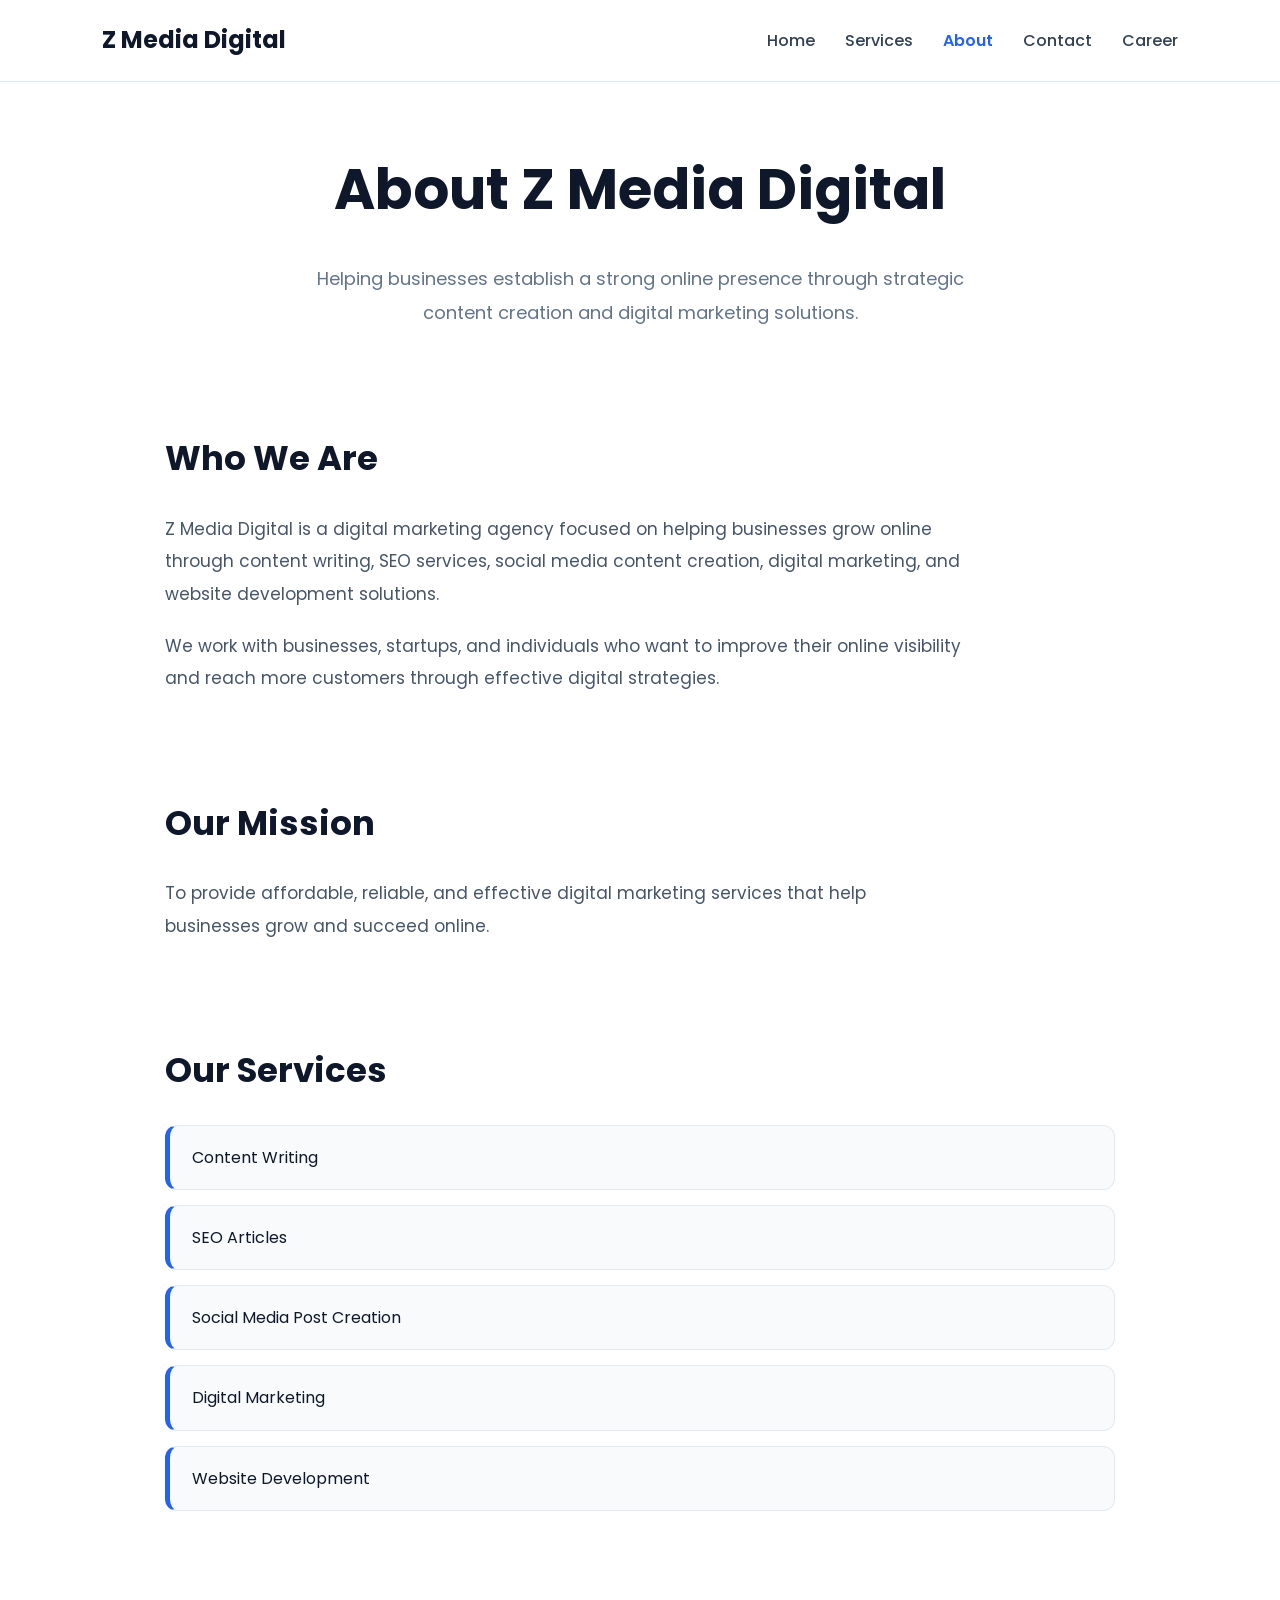
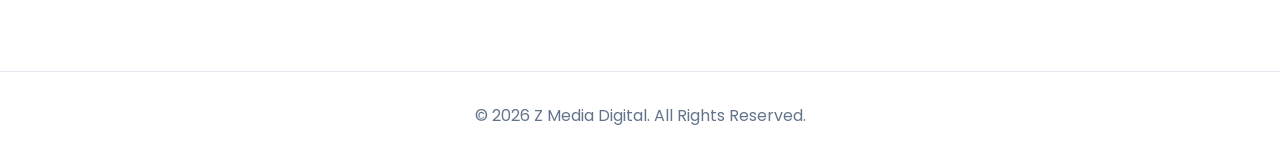
==== about.html @ ee3de6c5 "Add files via upload" ====
<!DOCTYPE html>
<html lang="en">
<head>
    <link rel="icon" type="image/png" href="images/logo.png">
    <meta charset="UTF-8">
    <meta name="viewport" content="width=device-width, initial-scale=1.0">
    <title>About | Z Media Digital</title>

    <link rel="stylesheet" href="css/styles.css">
    <link rel="stylesheet" href="css/about.css">

    <link href="https://fonts.googleapis.com/css2?family=Poppins:wght@300;400;500;600;700&display=swap" rel="stylesheet">
</head>

<body>

<nav>
    <div class="logo">Z Media Digital</div>

    <ul>
        <li><a href="index.html">Home</a></li>
        <li><a href="services.html">Services</a></li>
        <li><a href="about.html" class="active">About</a></li>
        <li><a href="contact.html">Contact</a></li>
        <li><a href="career.html">Career</a></li>
    </ul>
</nav>

<main>

<section class="page-header">

    <h1>About Z Media Digital</h1>

    <p>
        Helping businesses establish a strong online presence through
        strategic content creation and digital marketing solutions.
    </p>

</section>

<section class="about-content">

    <h2>Who We Are</h2>

    <p>
        Z Media Digital is a digital marketing agency focused on helping
        businesses grow online through content writing, SEO services,
        social media content creation, digital marketing, and website
        development solutions.
    </p>

    <p>
        We work with businesses, startups, and individuals who want to
        improve their online visibility and reach more customers through
        effective digital strategies.
    </p>

</section>

<section class="mission">

    <h2>Our Mission</h2>

    <p>
        To provide affordable, reliable, and effective digital marketing
        services that help businesses grow and succeed online.
    </p>

</section>

<section class="about-services">

    <h2>Our Services</h2>

    <ul>
        <li>Content Writing</li>
        <li>SEO Articles</li>
        <li>Social Media Post Creation</li>
        <li>Digital Marketing</li>
        <li>Website Development</li>
    </ul>

</section>

</main>

<footer>
    <p>© 2026 Z Media Digital. All Rights Reserved.</p>
</footer>

<script src="js/main.js"></script>

</body>
</html>
---- css/styles.css ----
*{
    margin:0;
    padding:0;
    box-sizing:border-box;
}

html{
    scroll-behavior:smooth;
}

body{
    font-family:'Poppins',sans-serif;
    background:#ffffff;
    color:#0f172a;
    line-height:1.7;
}

/* INTRO */

.intro{
    margin-bottom:80px;
}

.intro p{
    max-width:700px;
    color:#475569;
    font-size:18px;
    line-height:1.8;
}


/* NAVBAR */

nav{
    display:flex;
    justify-content:space-between;
    align-items:center;
    padding:20px 8%;
    border-bottom:1px solid #e2e8f0;
    position:sticky;
    top:0;
    background:#ffffff;
    z-index:1000;
}

.logo{
    font-size:24px;
    font-weight:700;
    color:#0f172a;
}

nav ul{
    display:flex;
    list-style:none;
    gap:30px;
}

nav a{
    text-decoration:none;
    color:#334155;
    font-weight:500;
    transition:0.3s;
}

nav a:hover{
    color:#2563eb;
}

/* LOGO */

.brand-mark{
    display:flex;
    justify-content:flex-end;
    padding:0 8%;
    margin-top:-10px;
    margin-bottom:-150px;
}
.brand-mark img{
    height:100px;
    width:auto;
}

/* MAIN */

main{
    max-width:1000px;
    margin:auto;
    padding:60px 25px;
}

/* SERVICES */

.services{
    margin-bottom:80px;
}

.services h1{
    text-align:left;
    font-size:42px;
    margin-bottom:35px;
}

.service-list{
    list-style:none;
}

.service-list li{
    background:#f8fafc;
    padding:18px 22px;
    margin-bottom:15px;
    border-radius:12px;
    border-left:5px solid #2563eb;
    transition:0.3s;
}

.service-list li:hover{
    transform:translateX(8px);
}

/* why us */

.why-us{
    margin-bottom:80px;
}

.why-us h2{
    font-size:34px;
    margin-bottom:25px;
}

.why-grid{
    display:grid;
    grid-template-columns:repeat(auto-fit,minmax(220px,1fr));
    gap:20px;
}

.why-card{
    background:#f8fafc;
    padding:25px;
    border-radius:12px;
    transition:0.3s;
    border:1px solid #e2e8f0;
}

.why-card:hover{
    transform:translateY(-5px);
    box-shadow:0 10px 20px rgba(0,0,0,0.08);
}

.why-card h3{
    margin-bottom:10px;
}

/* ABOUT */

.about{
    margin-bottom:80px;
}

.about h2{
    font-size:34px;
    margin-bottom:20px;
}

.about p{
    color:#475569;
}

/* CONTACT */

.contact{
    margin-bottom:80px;
}

.contact h2{
    font-size:34px;
    margin-bottom:20px;
}

.contact p{
    color:#2563eb;
    font-weight:500;
}

.mail-info{
    color:#334155;
    font-size:18px;
}

.mail-label{
    color:#0f172a;
    font-weight:600;
}

/* CAREER */

.career{
    text-align:center;
    margin-bottom:60px;
}

.career-btn{
    display:inline-block;
    padding:14px 40px;
    background:#0f172a;
    color:white;
    text-decoration:none;
    border-radius:8px;
    font-size:16px;
    transition:0.3s;
}

.career-btn:hover{
    transform:translateY(-3px);
}

/* FOOTER */

footer{
    text-align:center;
    padding:30px;
    border-top:1px solid #e2e8f0;
    color:#64748b;
}

/* MOBILE */

@media(max-width:768px){

    nav{
        flex-direction:column;
        gap:20px;
    }

    nav ul{
        flex-wrap:wrap;
        justify-content:center;
        gap:15px;
    }

    .services h1{
        font-size:32px;
    }

    .about h2,
    .contact h2{
        font-size:28px;
    }
}

/* HERO */

.hero{
    min-height:60vh;
    display:flex;
    align-items:center;
    justify-content:center;
    text-align:center;
    padding:60px 20px;
    margin-bottom:80px;
    background:linear-gradient(
        135deg,
        #ffffff,
        #f8fafc
    );
}

.hero-content{
    max-width:800px;
}

.hero-content h1{
    font-size:56px;
    font-weight:700;
    margin-bottom:20px;
    color:#0f172a;
}

.hero-content p{
    font-size:20px;
    color:#475569;
    margin-bottom:35px;
}

.hero-btn{
    display:inline-block;
    padding:14px 32px;
    background:#0f172a;
    color:white;
    text-decoration:none;
    border-radius:8px;
    transition:0.3s;
}

.hero-btn:hover{
    transform:translateY(-3px);
}

.active{
    color:#2563eb !important;
    font-weight:600;
}
---- css/about.css ----
/* =========================
   ABOUT PAGE
========================= */

.page-header{
    text-align:center;
    margin-bottom:100px;
}

.page-header h1{
    font-size:56px;
    font-weight:700;
    color:#0f172a;
    margin-bottom:25px;
}

.page-header p{
    max-width:700px;
    margin:auto;
    font-size:18px;
    line-height:1.9;
    color:#64748b;
}

/* =========================
   WHO WE ARE
========================= */

.about-content{
    margin-bottom:100px;
}

.about-content h2{
    font-size:34px;
    color:#0f172a;
    margin-bottom:25px;
}

.about-content p{
    max-width:800px;
    font-size:17px;
    line-height:1.9;
    color:#475569;
    margin-bottom:20px;
}

/* =========================
   MISSION
========================= */

.mission{
    margin-bottom:100px;
}

.mission h2{
    font-size:34px;
    color:#0f172a;
    margin-bottom:25px;
}

.mission p{
    max-width:800px;
    font-size:17px;
    line-height:1.9;
    color:#475569;
}

/* =========================
   SERVICES LIST
========================= */

.about-services{
    margin-bottom:100px;
}

.about-services h2{
    font-size:34px;
    color:#0f172a;
    margin-bottom:25px;
}

.about-services ul{
    list-style:none;
    padding:0;
}

.about-services li{
    background:#f8fafc;
    border:1px solid #e2e8f0;
    border-left:5px solid #2563eb;
    padding:18px 22px;
    margin-bottom:15px;
    border-radius:12px;
    transition:0.3s;
}

.about-services li:hover{
    transform:translateX(8px);
}

/* =========================
   MOBILE
========================= */

@media(max-width:768px){

    .page-header h1{
        font-size:42px;
    }

    .about-content h2,
    .mission h2,
    .about-services h2{
        font-size:28px;
    }

}
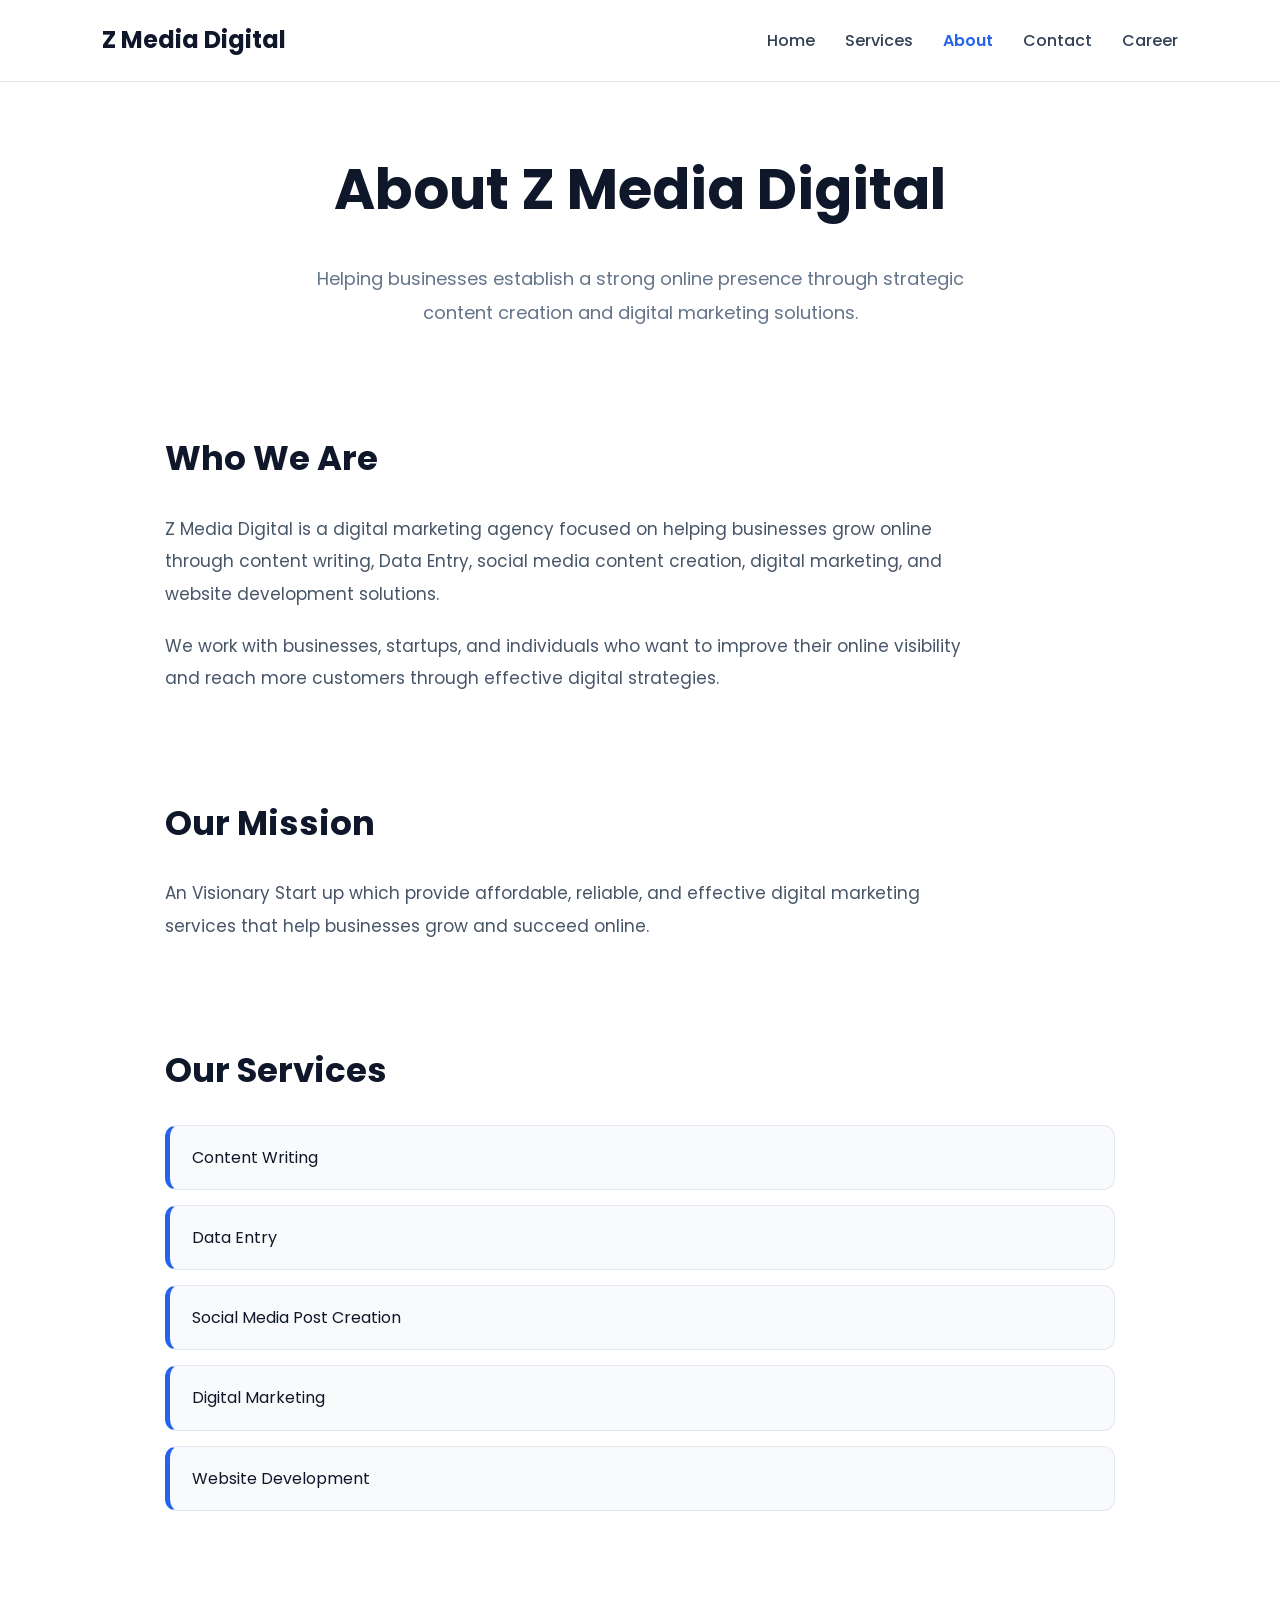
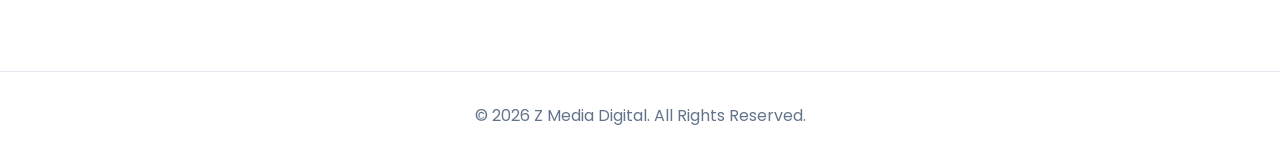
==== commit c3c1bab0: "Update about.html" ====
--- a/about.html
+++ b/about.html
@@ -45,7 +45,7 @@
 
     <p>
         Z Media Digital is a digital marketing agency focused on helping
-        businesses grow online through content writing, SEO services,
+        businesses grow online through content writing, Data Entry,
         social media content creation, digital marketing, and website
         development solutions.
     </p>
@@ -63,7 +63,7 @@
     <h2>Our Mission</h2>
 
     <p>
-        To provide affordable, reliable, and effective digital marketing
+        An Visionary Start up which provide affordable, reliable, and effective digital marketing
         services that help businesses grow and succeed online.
     </p>
 
@@ -75,7 +75,7 @@
 
     <ul>
         <li>Content Writing</li>
-        <li>SEO Articles</li>
+        <li>Data Entry</li>
         <li>Social Media Post Creation</li>
         <li>Digital Marketing</li>
         <li>Website Development</li>
@@ -92,4 +92,4 @@
 <script src="js/main.js"></script>
 
 </body>
-</html>+</html>
--- a/css/styles.css
+++ b/css/styles.css
@@ -223,31 +223,6 @@
     color:#64748b;
 }
 
-/* MOBILE */
-
-@media(max-width:768px){
-
-    nav{
-        flex-direction:column;
-        gap:20px;
-    }
-
-    nav ul{
-        flex-wrap:wrap;
-        justify-content:center;
-        gap:15px;
-    }
-
-    .services h1{
-        font-size:32px;
-    }
-
-    .about h2,
-    .contact h2{
-        font-size:28px;
-    }
-}
-
 /* HERO */
 
 .hero{
@@ -300,3 +275,145 @@
     color:#2563eb !important;
     font-weight:600;
 }
+
+/* MOBILE */
+
+@media(max-width:768px){
+
+    /* Navbar */
+    nav{
+        flex-direction:column;
+        align-items:flex-start;
+        padding:16px 5%;
+        gap:12px;
+    }
+
+    .logo{
+        font-size:20px;
+    }
+
+    nav ul{
+        flex-wrap:wrap;
+        justify-content:flex-start;
+        gap:10px 18px;
+    }
+
+    nav a{
+        font-size:14px;
+    }
+
+    /* Brand mark: hide on mobile so it doesn't overlap hero */
+    .brand-mark{
+        display:none;
+    }
+
+    /* Main padding */
+    main{
+        padding:36px 18px;
+    }
+
+    /* Hero */
+    .hero{
+        min-height:auto;
+        padding:48px 18px;
+        margin-bottom:48px;
+    }
+
+    .hero-content h1{
+        font-size:28px;
+        line-height:1.3;
+    }
+
+    .hero-content p{
+        font-size:15px;
+        margin-bottom:28px;
+    }
+
+    .hero-btn{
+        padding:12px 26px;
+        font-size:15px;
+    }
+
+    /* Intro */
+    .intro{
+        margin-bottom:48px;
+    }
+
+    .intro p{
+        font-size:15px;
+    }
+
+    /* Services */
+    .services{
+        margin-bottom:48px;
+    }
+
+    .services h1{
+        font-size:26px;
+        margin-bottom:22px;
+    }
+
+    .service-list li{
+        padding:14px 16px;
+        font-size:15px;
+    }
+
+    /* Why Us */
+    .why-us{
+        margin-bottom:48px;
+    }
+
+    .why-us h2{
+        font-size:24px;
+    }
+
+    .why-grid{
+        grid-template-columns:1fr;
+    }
+
+    .why-card{
+        padding:20px;
+    }
+
+    /* About */
+    .about{
+        margin-bottom:48px;
+    }
+
+    .about h2{
+        font-size:24px;
+    }
+
+    .about p{
+        font-size:15px;
+    }
+
+    /* Contact */
+    .contact{
+        margin-bottom:48px;
+    }
+
+    .contact h2{
+        font-size:24px;
+    }
+
+    .mail-info{
+        font-size:15px;
+    }
+
+    /* Career */
+    .career{
+        margin-bottom:48px;
+    }
+
+    .career-btn{
+        padding:12px 32px;
+        font-size:15px;
+    }
+
+    /* Footer */
+    footer{
+        padding:24px 18px;
+        font-size:13px;
+    }
+}
--- a/css/about.css
+++ b/css/about.css
@@ -104,14 +104,46 @@
 
 @media(max-width:768px){
 
+    .page-header{
+        margin-bottom:48px;
+    }
+
     .page-header h1{
-        font-size:42px;
+        font-size:26px;
+        margin-bottom:14px;
+    }
+
+    .page-header p{
+        font-size:15px;
+        line-height:1.7;
+    }
+
+    .about-content{
+        margin-bottom:48px;
     }
 
     .about-content h2,
     .mission h2,
     .about-services h2{
-        font-size:28px;
+        font-size:22px;
+        margin-bottom:16px;
     }
 
-}+    .about-content p,
+    .mission p{
+        font-size:15px;
+    }
+
+    .mission{
+        margin-bottom:48px;
+    }
+
+    .about-services{
+        margin-bottom:48px;
+    }
+
+    .about-services li{
+        padding:14px 16px;
+        font-size:15px;
+    }
+}
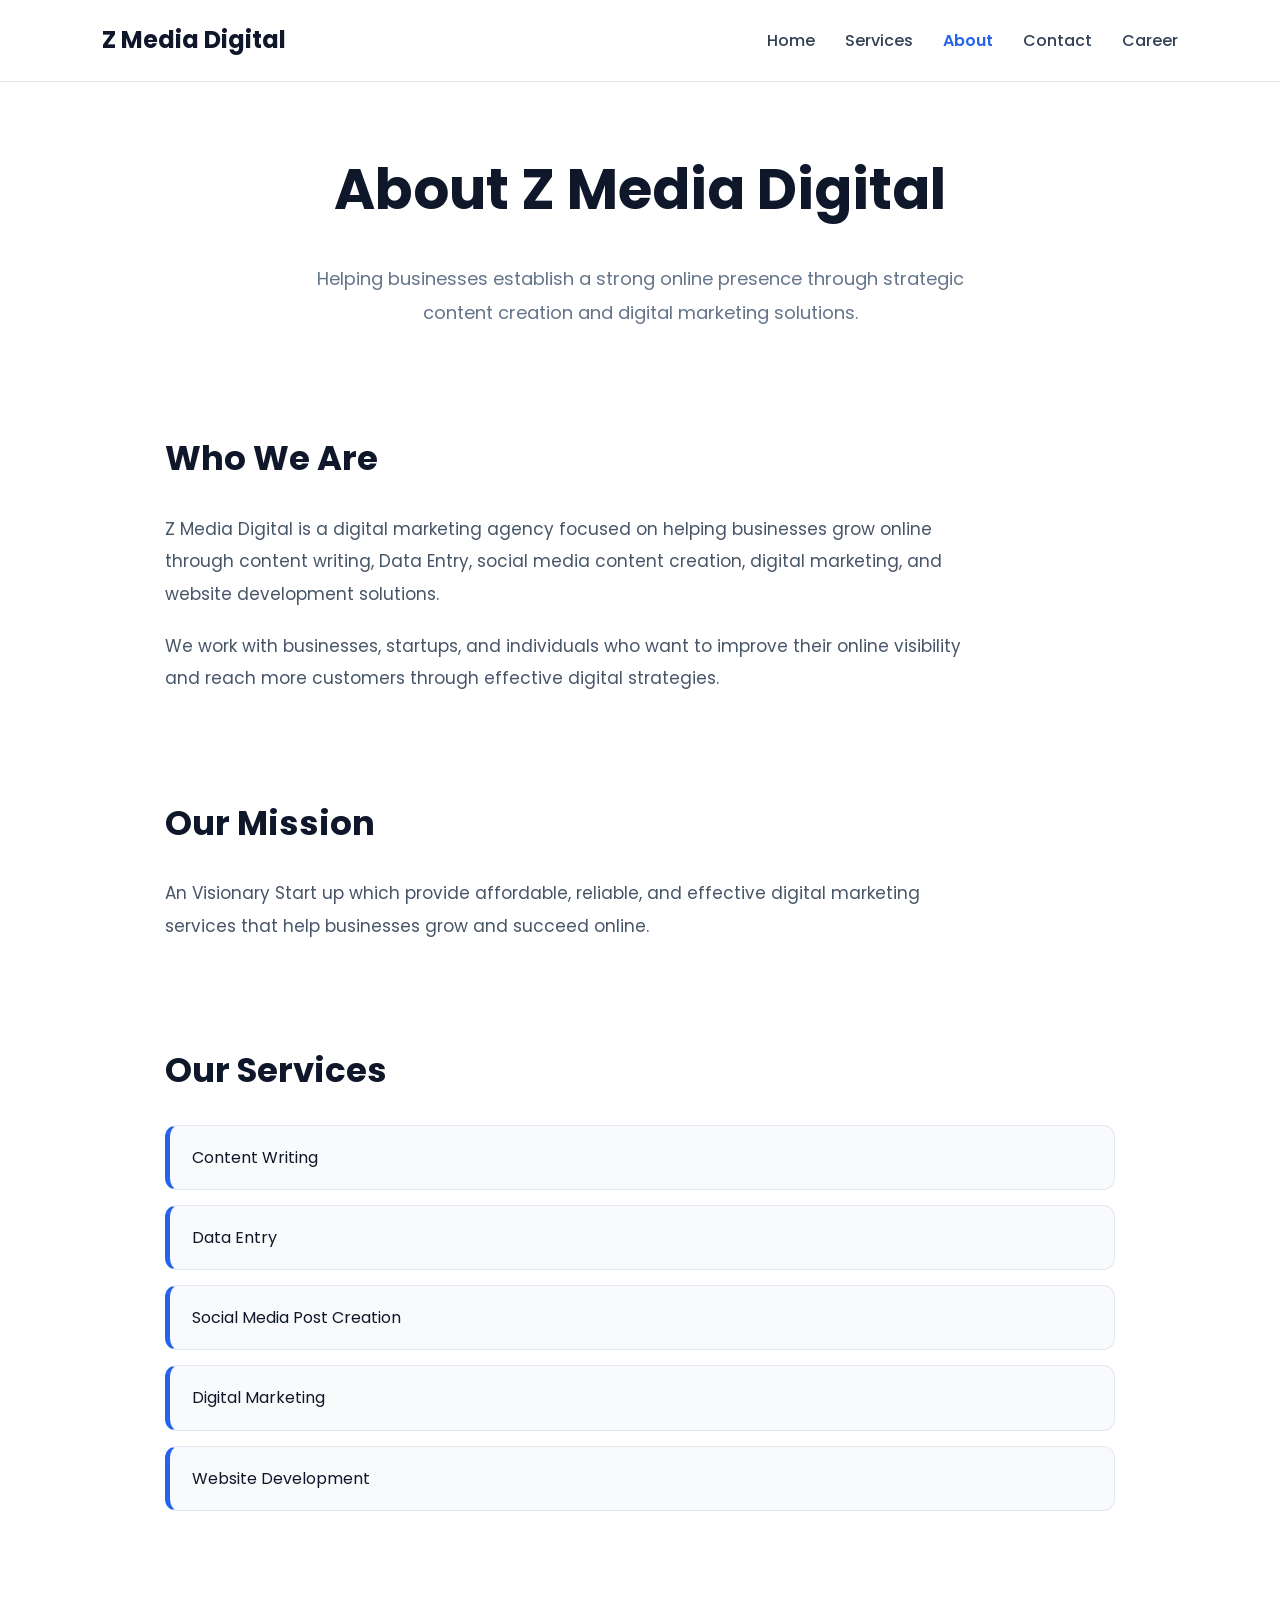
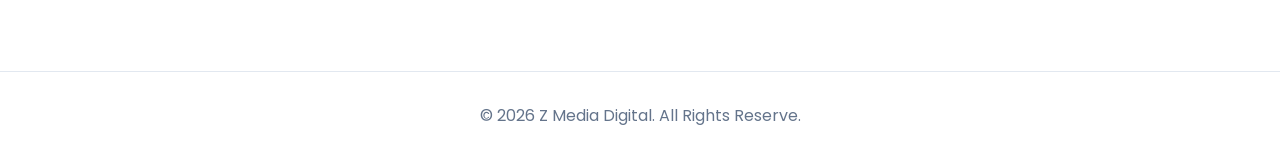
==== commit 38d52b93: "Update about.html" ====
--- a/about.html
+++ b/about.html
@@ -86,7 +86,7 @@
 </main>
 
 <footer>
-    <p>© 2026 Z Media Digital. All Rights Reserved.</p>
+    <p>© 2026 Z Media Digital. All Rights Reserve.</p>
 </footer>
 
 <script src="js/main.js"></script>
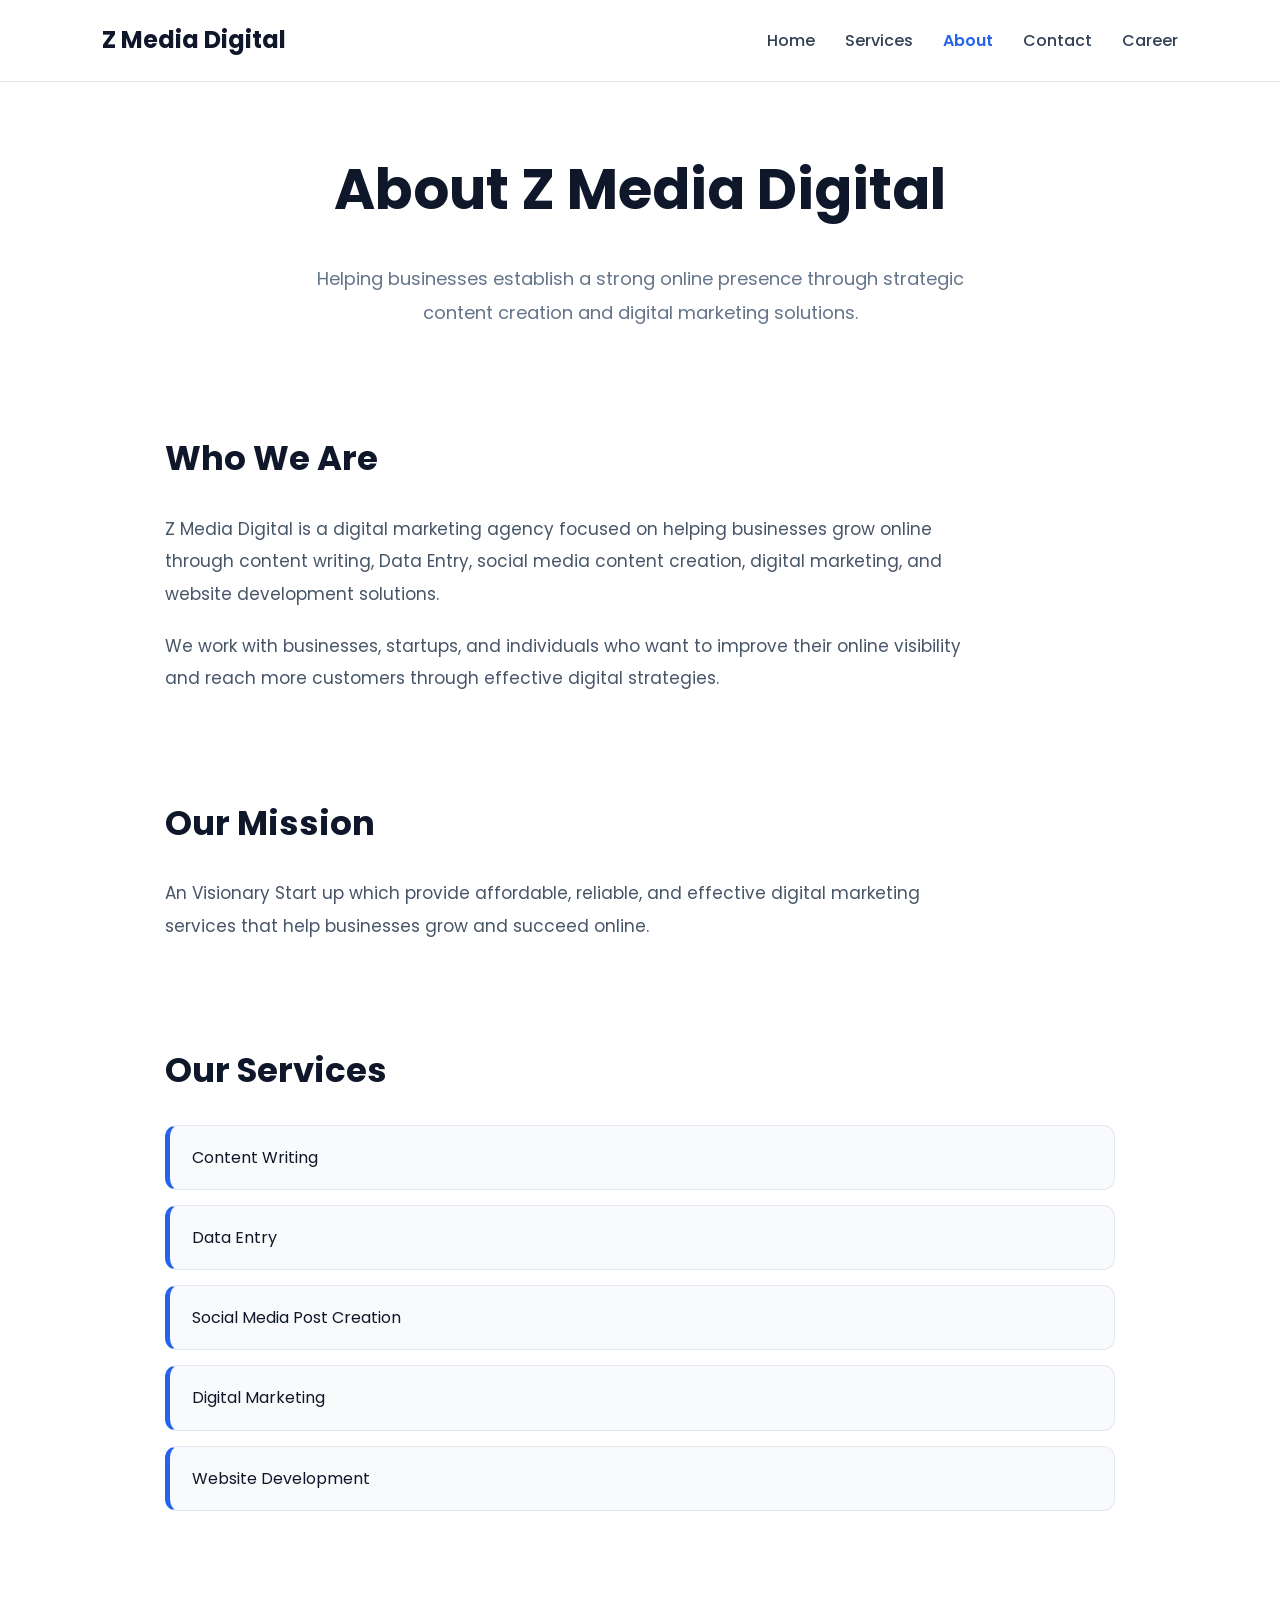
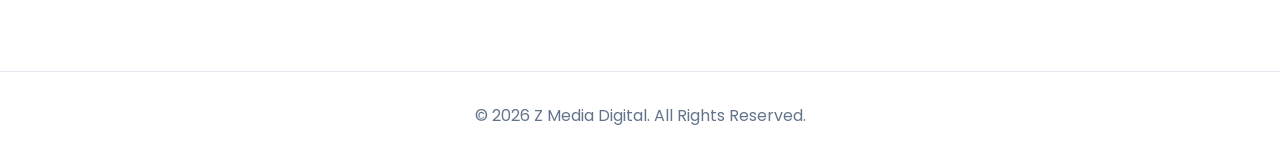
==== commit 54ed8455: "Update about.html" ====
--- a/about.html
+++ b/about.html
@@ -86,7 +86,7 @@
 </main>
 
 <footer>
-    <p>© 2026 Z Media Digital. All Rights Reserve.</p>
+    <p>© 2026 Z Media Digital. All Rights Reserved.</p>
 </footer>
 
 <script src="js/main.js"></script>
